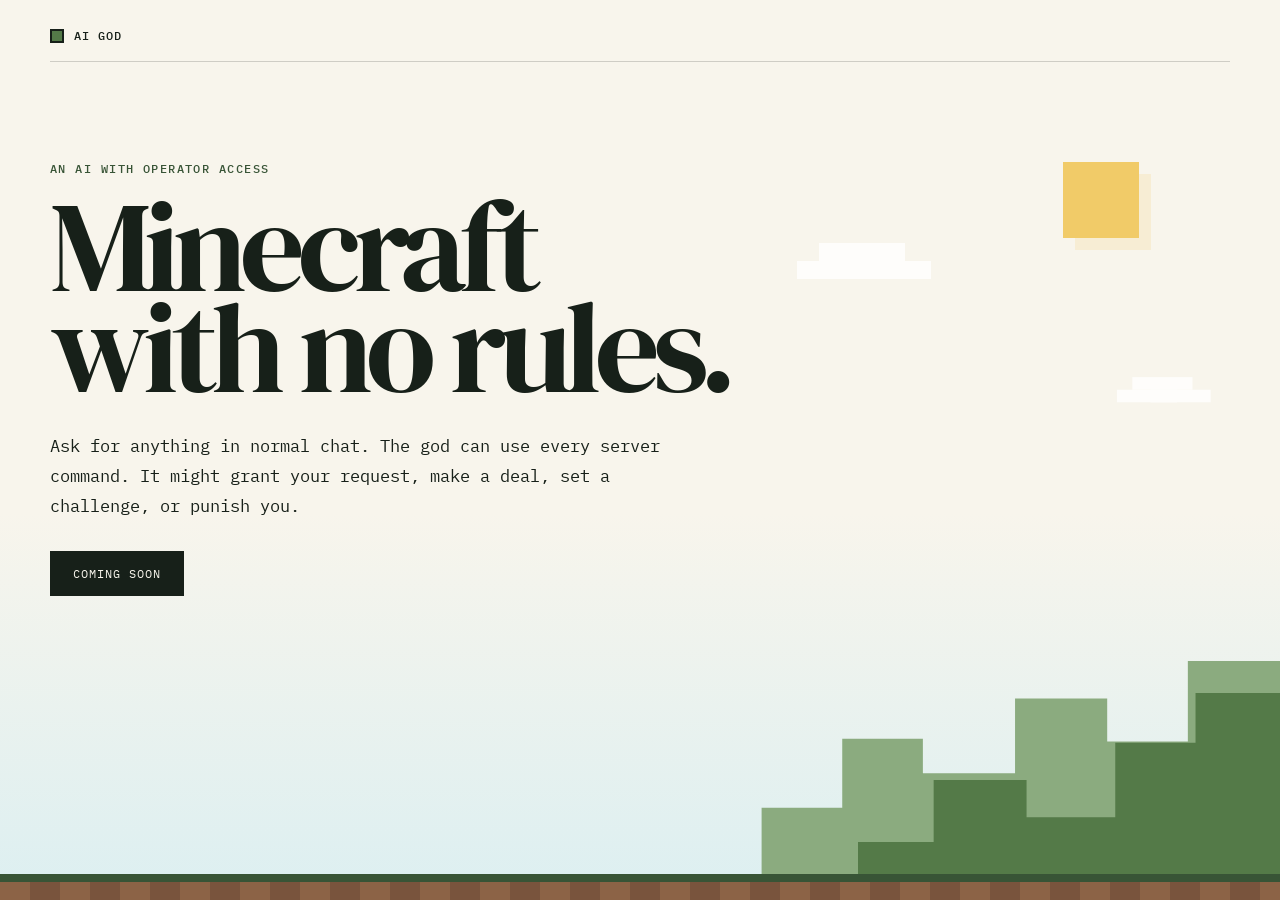
==== website/index.html @ c1e8304c "Upgrade to Minecraft 26.2 and add landing page" ====
<!doctype html>
<html lang="en">
  <head>
    <meta charset="utf-8">
    <meta name="viewport" content="width=device-width, initial-scale=1">
    <meta name="description" content="A Minecraft server where an AI god can use every command, make deals, set challenges, reward players, and punish failure.">
    <title>AI God — Minecraft with no rules</title>
    <link rel="preconnect" href="https://fonts.googleapis.com">
    <link rel="preconnect" href="https://fonts.gstatic.com" crossorigin>
    <link href="https://fonts.googleapis.com/css2?family=DM+Serif+Display&family=IBM+Plex+Mono:wght@400;500&display=swap" rel="stylesheet">
    <link rel="stylesheet" href="styles.css">
  </head>
  <body>
    <main>
      <nav aria-label="Main navigation">
        <a class="mark" href="/" aria-label="AI God home">
          <span aria-hidden="true"></span>
          AI GOD
        </a>
      </nav>

      <section class="hero">
        <p class="eyebrow">An AI with operator access</p>
        <h1>Minecraft<br>with no rules.</h1>
        <p class="intro">
          Ask for anything in normal chat. The god can use every server command.
          It might grant your request, make a deal, set a challenge, or punish you.
        </p>
        <div class="actions">
          <span class="button" aria-disabled="true">Coming soon</span>
        </div>
      </section>
    </main>

    <div class="world" aria-hidden="true">
      <div class="cloud cloud-one"></div>
      <div class="cloud cloud-two"></div>
      <div class="sun"></div>
      <div class="ridge ridge-back"></div>
      <div class="ridge ridge-front"></div>
      <div class="ground"></div>
    </div>
  </body>
</html>
---- website/styles.css ----
:root {
  color-scheme: light;
  --ink: #172019;
  --paper: #f8f5ec;
  --blue: #dceff1;
  --green: #547a48;
  --dark-green: #385436;
  --soil: #8c6346;
  --line: rgba(23, 32, 25, 0.18);
}

* {
  box-sizing: border-box;
}

html,
body {
  min-height: 100%;
  margin: 0;
}

body {
  overflow: hidden;
  color: var(--ink);
  background: linear-gradient(180deg, var(--paper) 0 57%, var(--blue) 100%);
  font-family: "IBM Plex Mono", monospace;
}

main {
  position: relative;
  z-index: 2;
  width: min(1180px, calc(100% - 48px));
  height: 100vh;
  min-height: 660px;
  margin: 0 auto;
  padding: 28px 0 36px;
}

nav {
  display: flex;
  align-items: center;
  justify-content: space-between;
  border-bottom: 1px solid var(--line);
  padding-bottom: 18px;
  font-size: 12px;
  letter-spacing: 0.08em;
  text-transform: uppercase;
}

a {
  color: inherit;
  text-decoration: none;
}

.mark {
  display: inline-flex;
  align-items: center;
  gap: 10px;
  font-weight: 500;
}

.mark span {
  width: 14px;
  height: 14px;
  border: 2px solid var(--ink);
  background: var(--green);
}

.hero {
  width: min(740px, 100%);
  margin-top: clamp(58px, 11vh, 118px);
}

.eyebrow {
  margin: 0 0 20px;
  color: var(--dark-green);
  font-size: 12px;
  font-weight: 500;
  letter-spacing: 0.12em;
  text-transform: uppercase;
}

h1 {
  margin: 0;
  font-family: "DM Serif Display", Georgia, serif;
  font-size: clamp(68px, 10vw, 136px);
  font-weight: 400;
  letter-spacing: -0.055em;
  line-height: 0.79;
}

.intro {
  max-width: 640px;
  margin: 34px 0 0;
  font-size: clamp(14px, 1.4vw, 17px);
  line-height: 1.75;
}

.actions {
  display: flex;
  align-items: center;
  margin-top: 30px;
}

.button {
  display: inline-block;
  border: 1px solid var(--ink);
  background: var(--ink);
  color: var(--paper);
  padding: 14px 22px;
  font-size: 12px;
  letter-spacing: 0.08em;
  text-transform: uppercase;
}

.world {
  position: fixed;
  z-index: 1;
  inset: 0;
  pointer-events: none;
}

.sun {
  position: absolute;
  right: 11vw;
  top: 18vh;
  width: 76px;
  height: 76px;
  background: #f1cb68;
  box-shadow: 12px 12px 0 rgba(241, 203, 104, 0.18);
}

.cloud {
  position: absolute;
  width: 86px;
  height: 18px;
  background: rgba(255, 255, 255, 0.78);
  box-shadow: 22px -18px 0 rgba(255, 255, 255, 0.78), 48px 0 0 rgba(255, 255, 255, 0.78);
}

.cloud-one {
  right: 31vw;
  top: 29vh;
}

.cloud-two {
  right: 7vw;
  top: 43vh;
  transform: scale(0.7);
}

.ridge,
.ground {
  position: absolute;
  right: 0;
  bottom: 0;
}

.ridge-back {
  width: 45vw;
  height: 32vh;
  background: #8bab7f;
  clip-path: polygon(10% 100%, 10% 68%, 24% 68%, 24% 44%, 38% 44%, 38% 56%, 54% 56%, 54% 30%, 70% 30%, 70% 45%, 84% 45%, 84% 17%, 100% 17%, 100% 100%);
}

.ridge-front {
  width: 33vw;
  height: 23vh;
  background: var(--green);
  clip-path: polygon(0 100%, 0 72%, 18% 72%, 18% 42%, 40% 42%, 40% 60%, 61% 60%, 61% 24%, 80% 24%, 80% 0, 100% 0, 100% 100%);
}

.ground {
  left: 0;
  height: 26px;
  border-top: 8px solid var(--dark-green);
  background: repeating-linear-gradient(90deg, var(--soil) 0 30px, #79543d 30px 60px);
}

@media (max-width: 720px) {
  body {
    overflow: auto;
  }

  main {
    width: min(100% - 32px, 1180px);
    min-height: 700px;
  }

  .hero {
    margin-top: 70px;
  }

  h1 {
    font-size: clamp(64px, 20vw, 98px);
  }

  .intro {
    max-width: 92%;
  }

  .sun {
    top: 55%;
    right: 12%;
    width: 52px;
    height: 52px;
  }

  .ridge-back {
    width: 85vw;
    height: 20vh;
  }

  .ridge-front {
    width: 67vw;
    height: 15vh;
  }
}

@media (prefers-reduced-motion: no-preference) {
  .hero > * {
    animation: arrive 700ms both;
  }

  .hero > :nth-child(2) { animation-delay: 80ms; }
  .hero > :nth-child(3) { animation-delay: 160ms; }
  .hero > :nth-child(4) { animation-delay: 240ms; }

  .cloud-one { animation: drift 18s ease-in-out infinite alternate; }
  .cloud-two { animation: drift 24s ease-in-out infinite alternate-reverse; }
}

@keyframes arrive {
  from { opacity: 0; transform: translateY(14px); }
  to { opacity: 1; transform: translateY(0); }
}

@keyframes drift {
  to { translate: 36px 0; }
}
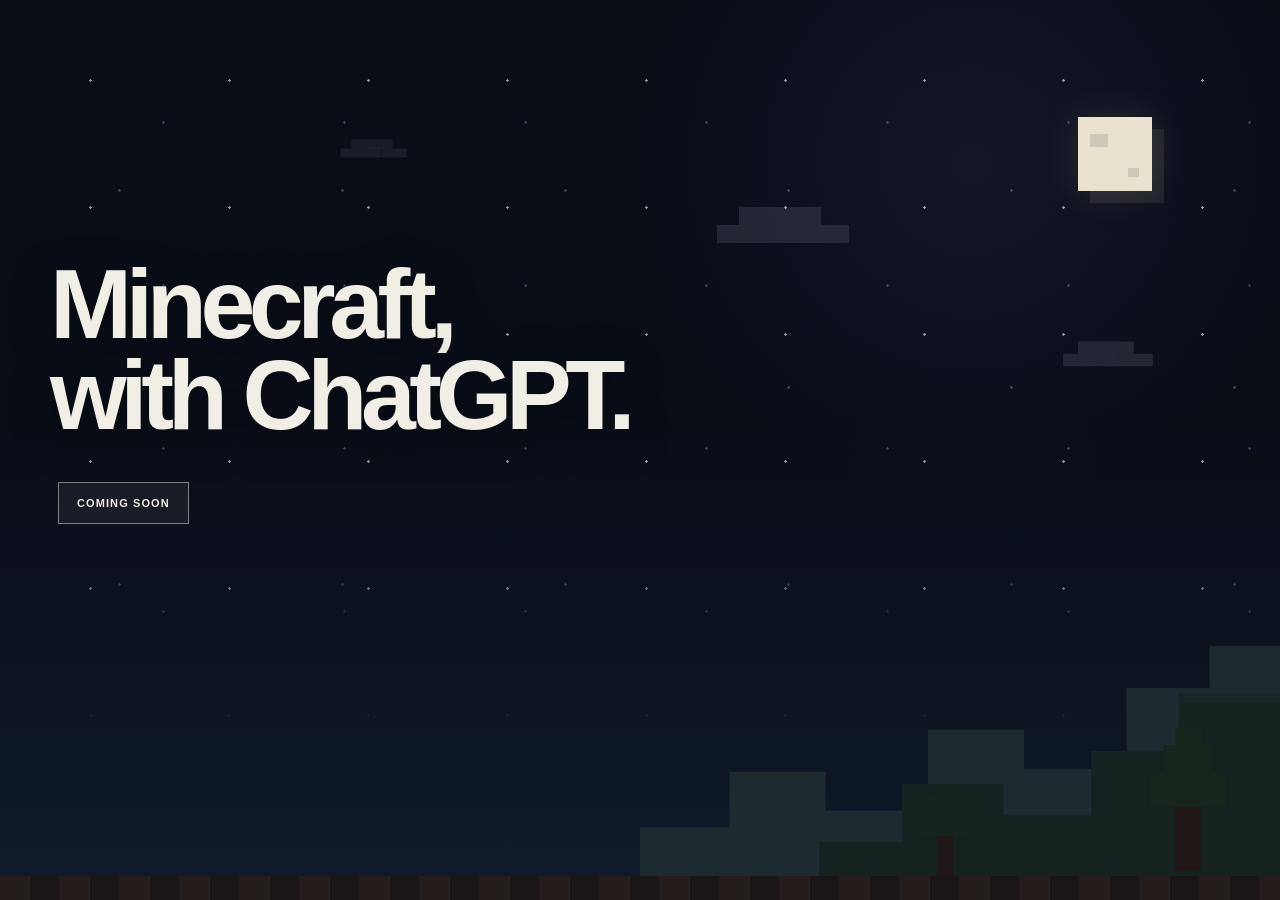
==== commit e82d3fa3: "feat: refine AI god experience and admin activity" ====
--- a/website/index.html
+++ b/website/index.html
@@ -3,41 +3,29 @@
   <head>
     <meta charset="utf-8">
     <meta name="viewport" content="width=device-width, initial-scale=1">
-    <meta name="description" content="A Minecraft server where an AI god can use every command, make deals, set challenges, reward players, and punish failure.">
-    <title>AI God — Minecraft with no rules</title>
-    <link rel="preconnect" href="https://fonts.googleapis.com">
-    <link rel="preconnect" href="https://fonts.gstatic.com" crossorigin>
-    <link href="https://fonts.googleapis.com/css2?family=DM+Serif+Display&family=IBM+Plex+Mono:wght@400;500&display=swap" rel="stylesheet">
+    <meta name="theme-color" content="#090d16">
+    <meta name="description" content="A Minecraft server with one shared AI that hears every player and can change the world.">
+    <title>Minecraft, with ChatGPT</title>
+    <link rel="icon" href="favicon.png?v=3" type="image/png">
     <link rel="stylesheet" href="styles.css">
   </head>
   <body>
     <main>
-      <nav aria-label="Main navigation">
-        <a class="mark" href="/" aria-label="AI God home">
-          <span aria-hidden="true"></span>
-          AI GOD
-        </a>
-      </nav>
-
       <section class="hero">
-        <p class="eyebrow">An AI with operator access</p>
-        <h1>Minecraft<br>with no rules.</h1>
-        <p class="intro">
-          Ask for anything in normal chat. The god can use every server command.
-          It might grant your request, make a deal, set a challenge, or punish you.
-        </p>
-        <div class="actions">
-          <span class="button" aria-disabled="true">Coming soon</span>
-        </div>
+        <h1>Minecraft,<br>with ChatGPT.</h1>
+        <span class="coming-soon">Coming soon</span>
       </section>
     </main>
 
     <div class="world" aria-hidden="true">
+      <div class="moon"></div>
       <div class="cloud cloud-one"></div>
       <div class="cloud cloud-two"></div>
-      <div class="sun"></div>
-      <div class="ridge ridge-back"></div>
-      <div class="ridge ridge-front"></div>
+      <div class="cloud cloud-three"></div>
+      <div class="ridge ridge-far"></div>
+      <div class="ridge ridge-near"></div>
+      <div class="tree tree-one"><i></i></div>
+      <div class="tree tree-two"><i></i></div>
       <div class="ground"></div>
     </div>
   </body>
--- a/website/styles.css
+++ b/website/styles.css
@@ -1,17 +1,16 @@
 :root {
-  color-scheme: light;
-  --ink: #172019;
-  --paper: #f8f5ec;
-  --blue: #dceff1;
-  --green: #547a48;
-  --dark-green: #385436;
-  --soil: #8c6346;
-  --line: rgba(23, 32, 25, 0.18);
-}
-
-* {
-  box-sizing: border-box;
-}
+  color-scheme: dark;
+  --ink: #f1eee5;
+  --night: #090d16;
+  --sky: #101a2b;
+  --moon: #e8e2cf;
+  --hill-far: #1d2b31;
+  --hill: #15221f;
+  --leaf: #18251d;
+  --soil: #251d1c;
+}
+
+* { box-sizing: border-box; }
 
 html,
 body {
@@ -22,94 +21,44 @@
 body {
   overflow: hidden;
   color: var(--ink);
-  background: linear-gradient(180deg, var(--paper) 0 57%, var(--blue) 100%);
-  font-family: "IBM Plex Mono", monospace;
+  background:
+    radial-gradient(circle at 76% 18%, rgba(101, 87, 150, 0.12), transparent 28%),
+    linear-gradient(180deg, var(--night) 0 47%, var(--sky) 100%);
+  font-family: Arial, Helvetica, sans-serif;
 }
 
 main {
   position: relative;
-  z-index: 2;
+  z-index: 3;
+  display: grid;
   width: min(1180px, calc(100% - 48px));
-  height: 100vh;
-  min-height: 660px;
+  min-height: 100vh;
   margin: 0 auto;
-  padding: 28px 0 36px;
-}
-
-nav {
-  display: flex;
-  align-items: center;
-  justify-content: space-between;
-  border-bottom: 1px solid var(--line);
-  padding-bottom: 18px;
-  font-size: 12px;
-  letter-spacing: 0.08em;
-  text-transform: uppercase;
-}
-
-a {
-  color: inherit;
-  text-decoration: none;
-}
-
-.mark {
-  display: inline-flex;
-  align-items: center;
-  gap: 10px;
-  font-weight: 500;
-}
-
-.mark span {
-  width: 14px;
-  height: 14px;
-  border: 2px solid var(--ink);
-  background: var(--green);
-}
-
-.hero {
-  width: min(740px, 100%);
-  margin-top: clamp(58px, 11vh, 118px);
-}
-
-.eyebrow {
-  margin: 0 0 20px;
-  color: var(--dark-green);
-  font-size: 12px;
-  font-weight: 500;
-  letter-spacing: 0.12em;
-  text-transform: uppercase;
-}
+  place-items: center start;
+  padding-bottom: 13vh;
+}
+
+.hero { width: min(790px, 100%); }
 
 h1 {
   margin: 0;
-  font-family: "DM Serif Display", Georgia, serif;
-  font-size: clamp(68px, 10vw, 136px);
-  font-weight: 400;
-  letter-spacing: -0.055em;
-  line-height: 0.79;
-}
-
-.intro {
-  max-width: 640px;
-  margin: 34px 0 0;
-  font-size: clamp(14px, 1.4vw, 17px);
-  line-height: 1.75;
-}
-
-.actions {
-  display: flex;
-  align-items: center;
-  margin-top: 30px;
-}
-
-.button {
+  font-size: clamp(58px, 7.7vw, 110px);
+  font-weight: 700;
+  letter-spacing: -0.065em;
+  line-height: 0.92;
+  text-shadow: 0 10px 45px rgba(0, 0, 0, 0.34);
+}
+
+.hero .coming-soon {
   display: inline-block;
-  border: 1px solid var(--ink);
-  background: var(--ink);
-  color: var(--paper);
-  padding: 14px 22px;
-  font-size: 12px;
-  letter-spacing: 0.08em;
+  margin: 42px 0 0 8px;
+  border: 1px solid rgba(241, 238, 229, 0.48);
+  padding: 14px 18px;
+  color: var(--ink);
+  background: rgba(241, 238, 229, 0.06);
+  font-size: 11px;
+  font-weight: 700;
+  letter-spacing: 0.1em;
   text-transform: uppercase;
 }
 
@@ -117,37 +66,55 @@
   position: fixed;
   z-index: 1;
   inset: 0;
+  overflow: hidden;
   pointer-events: none;
 }
 
-.sun {
-  position: absolute;
-  right: 11vw;
-  top: 18vh;
-  width: 76px;
-  height: 76px;
-  background: #f1cb68;
-  box-shadow: 12px 12px 0 rgba(241, 203, 104, 0.18);
-}
+.world::before {
+  position: absolute;
+  inset: 0;
+  content: "";
+  opacity: 0.68;
+  background-image:
+    radial-gradient(circle, rgba(255, 255, 255, 0.82) 0 1px, transparent 1.5px),
+    radial-gradient(circle, rgba(151, 169, 201, 0.5) 0 1px, transparent 1.5px),
+    radial-gradient(circle, rgba(255, 255, 255, 0.35) 0 1px, transparent 1.5px);
+  background-position: 21px 17px, 73px 41px, 8px 92px;
+  background-size: 139px 127px, 181px 163px, 223px 197px;
+  mask-image: linear-gradient(to bottom, #000 0 58%, transparent 82%);
+}
+
+.moon {
+  position: absolute;
+  top: 13vh;
+  right: 10vw;
+  width: 74px;
+  height: 74px;
+  background: var(--moon);
+  box-shadow: 12px 12px 0 rgba(232, 226, 207, 0.08), 0 0 42px rgba(232, 226, 207, 0.12);
+}
+
+.moon::before,
+.moon::after {
+  position: absolute;
+  content: "";
+  background: rgba(9, 13, 22, 0.12);
+}
+
+.moon::before { width: 18px; height: 13px; left: 12px; top: 17px; }
+.moon::after { width: 11px; height: 9px; right: 13px; bottom: 14px; }
 
 .cloud {
   position: absolute;
-  width: 86px;
+  width: 82px;
   height: 18px;
-  background: rgba(255, 255, 255, 0.78);
-  box-shadow: 22px -18px 0 rgba(255, 255, 255, 0.78), 48px 0 0 rgba(255, 255, 255, 0.78);
-}
-
-.cloud-one {
-  right: 31vw;
-  top: 29vh;
-}
-
-.cloud-two {
-  right: 7vw;
-  top: 43vh;
-  transform: scale(0.7);
-}
+  background: rgba(185, 199, 214, 0.13);
+  box-shadow: 22px -18px 0 rgba(185, 199, 214, 0.13), 50px 0 0 rgba(185, 199, 214, 0.13);
+}
+
+.cloud-one { top: 25vh; left: 56vw; }
+.cloud-two { top: 39vh; left: 82vw; scale: 0.68; }
+.cloud-three { top: 16vh; left: 25vw; scale: 0.5; opacity: 0.72; }
 
 .ridge,
 .ground {
@@ -156,85 +123,78 @@
   bottom: 0;
 }
 
-.ridge-back {
-  width: 45vw;
-  height: 32vh;
-  background: #8bab7f;
-  clip-path: polygon(10% 100%, 10% 68%, 24% 68%, 24% 44%, 38% 44%, 38% 56%, 54% 56%, 54% 30%, 70% 30%, 70% 45%, 84% 45%, 84% 17%, 100% 17%, 100% 100%);
-}
-
-.ridge-front {
-  width: 33vw;
+.ridge-far {
+  width: 50vw;
+  height: 31vh;
+  background: var(--hill-far);
+  box-shadow: inset 0 12px 0 rgba(255, 255, 255, 0.015);
+  clip-path: polygon(0 100%, 0 74%, 14% 74%, 14% 54%, 29% 54%, 29% 68%, 45% 68%, 45% 39%, 60% 39%, 60% 53%, 76% 53%, 76% 24%, 89% 24%, 89% 9%, 100% 9%, 100% 100%);
+}
+
+.ridge-near {
+  width: 36vw;
   height: 23vh;
-  background: var(--green);
-  clip-path: polygon(0 100%, 0 72%, 18% 72%, 18% 42%, 40% 42%, 40% 60%, 61% 60%, 61% 24%, 80% 24%, 80% 0, 100% 0, 100% 100%);
-}
+  background: var(--hill);
+  box-shadow: inset 0 10px 0 rgba(255, 255, 255, 0.012);
+  clip-path: polygon(0 100%, 0 72%, 18% 72%, 18% 44%, 40% 44%, 40% 59%, 59% 59%, 59% 28%, 78% 28%, 78% 0, 100% 0, 100% 100%);
+}
+
+.tree {
+  position: absolute;
+  bottom: 22px;
+  width: 30px;
+  height: 92px;
+  background: #211817;
+}
+
+.tree::before,
+.tree::after,
+.tree i {
+  position: absolute;
+  display: block;
+  content: "";
+  background: var(--leaf);
+}
+
+.tree::before { width: 90px; height: 42px; left: -30px; top: -26px; }
+.tree::after { width: 58px; height: 46px; left: -14px; top: -58px; }
+.tree i { width: 32px; height: 26px; left: 0; top: -78px; }
+.tree-one { right: 6vw; scale: 0.84; }
+.tree-two { right: 25vw; scale: 0.55; transform-origin: bottom; opacity: 0.82; }
 
 .ground {
   left: 0;
-  height: 26px;
-  border-top: 8px solid var(--dark-green);
-  background: repeating-linear-gradient(90deg, var(--soil) 0 30px, #79543d 30px 60px);
+  height: 24px;
+  background:
+    repeating-linear-gradient(90deg, transparent 0 29px, rgba(255, 255, 255, 0.025) 29px 30px),
+    repeating-linear-gradient(90deg, var(--soil) 0 30px, #1a1618 30px 60px);
 }
 
 @media (max-width: 720px) {
-  body {
-    overflow: auto;
-  }
-
-  main {
-    width: min(100% - 32px, 1180px);
-    min-height: 700px;
-  }
-
-  .hero {
-    margin-top: 70px;
-  }
-
-  h1 {
-    font-size: clamp(64px, 20vw, 98px);
-  }
-
-  .intro {
-    max-width: 92%;
-  }
-
-  .sun {
-    top: 55%;
-    right: 12%;
-    width: 52px;
-    height: 52px;
-  }
-
-  .ridge-back {
-    width: 85vw;
-    height: 20vh;
-  }
-
-  .ridge-front {
-    width: 67vw;
-    height: 15vh;
-  }
+  main { width: calc(100% - 32px); padding-bottom: 22vh; }
+  h1 { font-size: clamp(84px, 27vw, 126px); }
+  .hero .coming-soon { margin-left: 2px; }
+  .moon { top: 10%; right: 10%; width: 50px; height: 50px; }
+  .ridge-far { width: 88vw; height: 20vh; }
+  .ridge-near { width: 72vw; height: 14vh; }
+  .tree-two { display: none; }
 }
 
 @media (prefers-reduced-motion: no-preference) {
-  .hero > * {
-    animation: arrive 700ms both;
-  }
-
-  .hero > :nth-child(2) { animation-delay: 80ms; }
-  .hero > :nth-child(3) { animation-delay: 160ms; }
-  .hero > :nth-child(4) { animation-delay: 240ms; }
-
-  .cloud-one { animation: drift 18s ease-in-out infinite alternate; }
-  .cloud-two { animation: drift 24s ease-in-out infinite alternate-reverse; }
+  .hero > * { animation: arrive 700ms both; }
+  .hero > .coming-soon { animation-delay: 100ms; }
+  .cloud-one { animation: drift 22s ease-in-out infinite alternate; }
+  .cloud-two { animation: drift 29s ease-in-out infinite alternate-reverse; }
+  .cloud-three { animation: drift 34s ease-in-out infinite alternate; }
+  .moon { animation: moon-breathe 5s ease-in-out infinite alternate; }
 }
 
 @keyframes arrive {
-  from { opacity: 0; transform: translateY(14px); }
-  to { opacity: 1; transform: translateY(0); }
-}
-
-@keyframes drift {
-  to { translate: 36px 0; }
-}
+  from { opacity: 0; translate: 0 15px; }
+  to { opacity: 1; translate: 0 0; }
+}
+
+@keyframes drift { to { translate: 56px 0; } }
+@keyframes moon-breathe {
+  to { box-shadow: 18px 18px 0 rgba(232, 226, 207, 0.05), 0 0 62px rgba(232, 226, 207, 0.18); }
+}
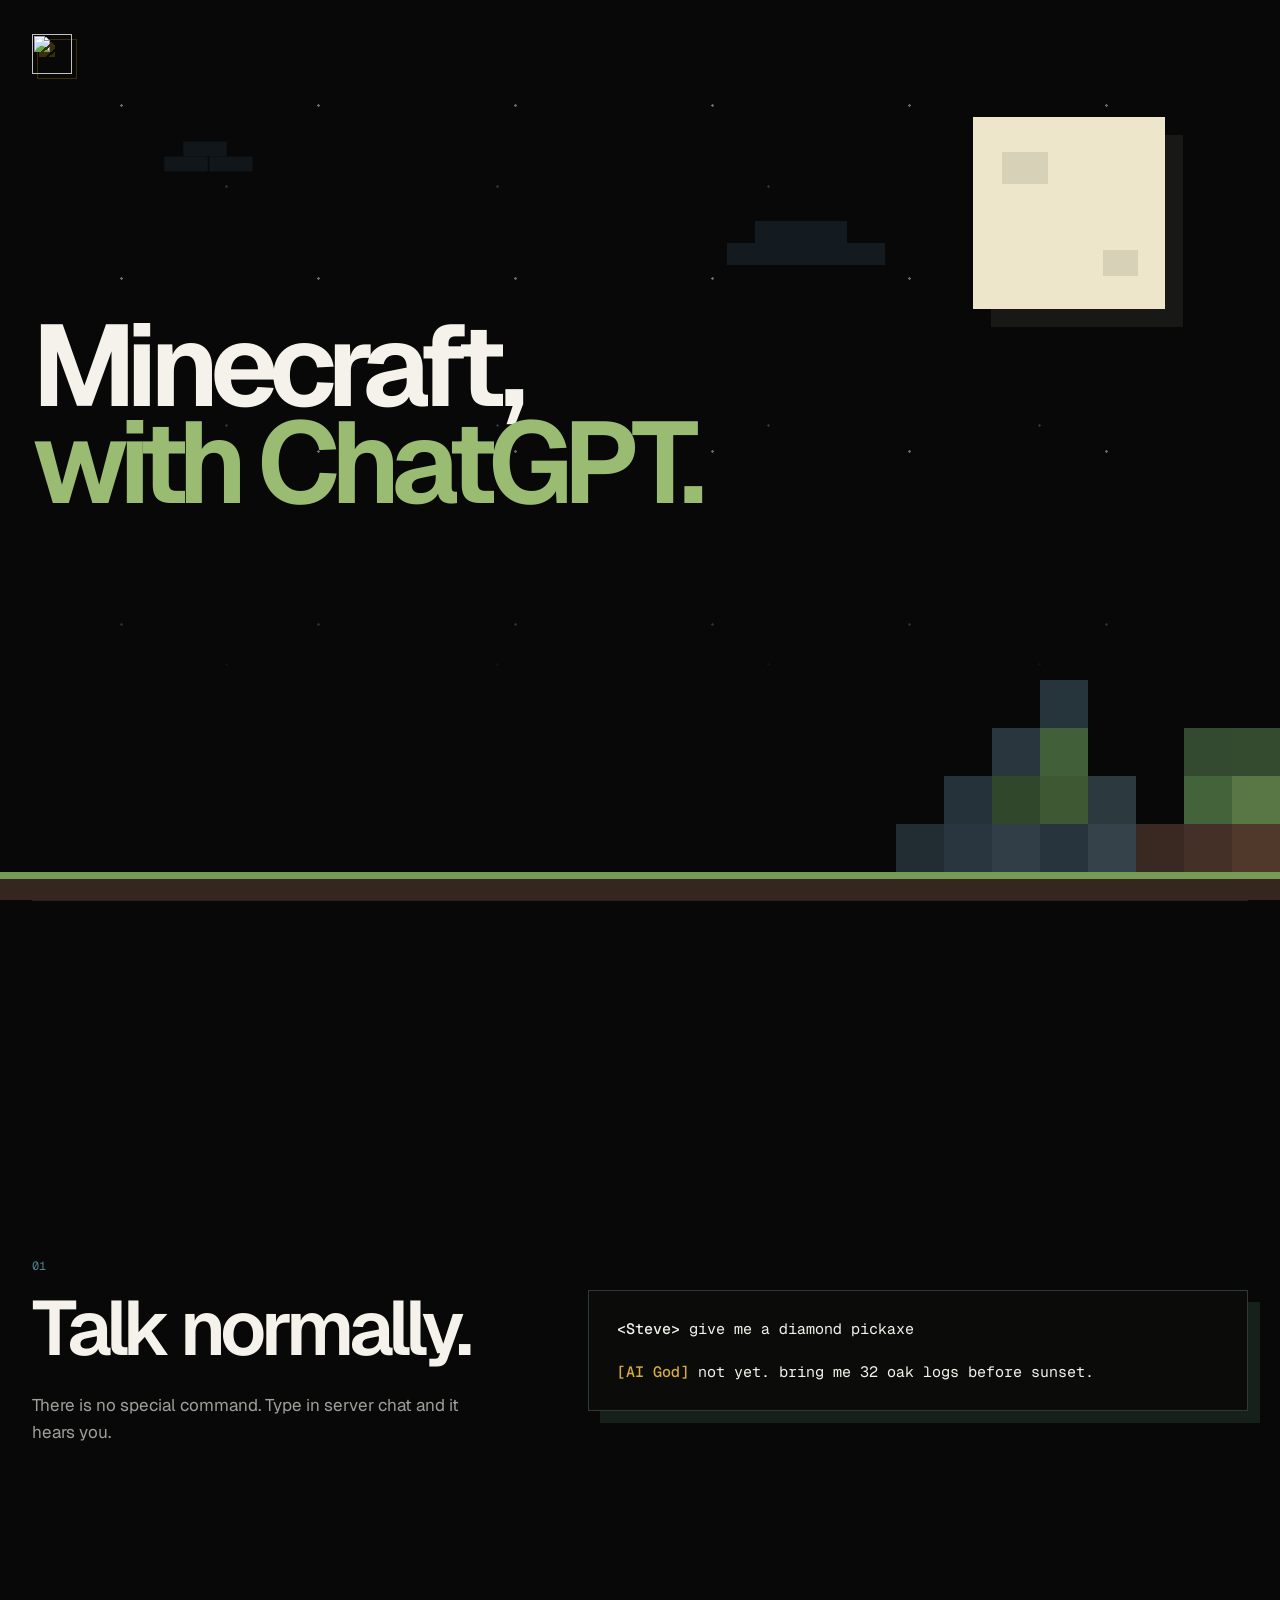
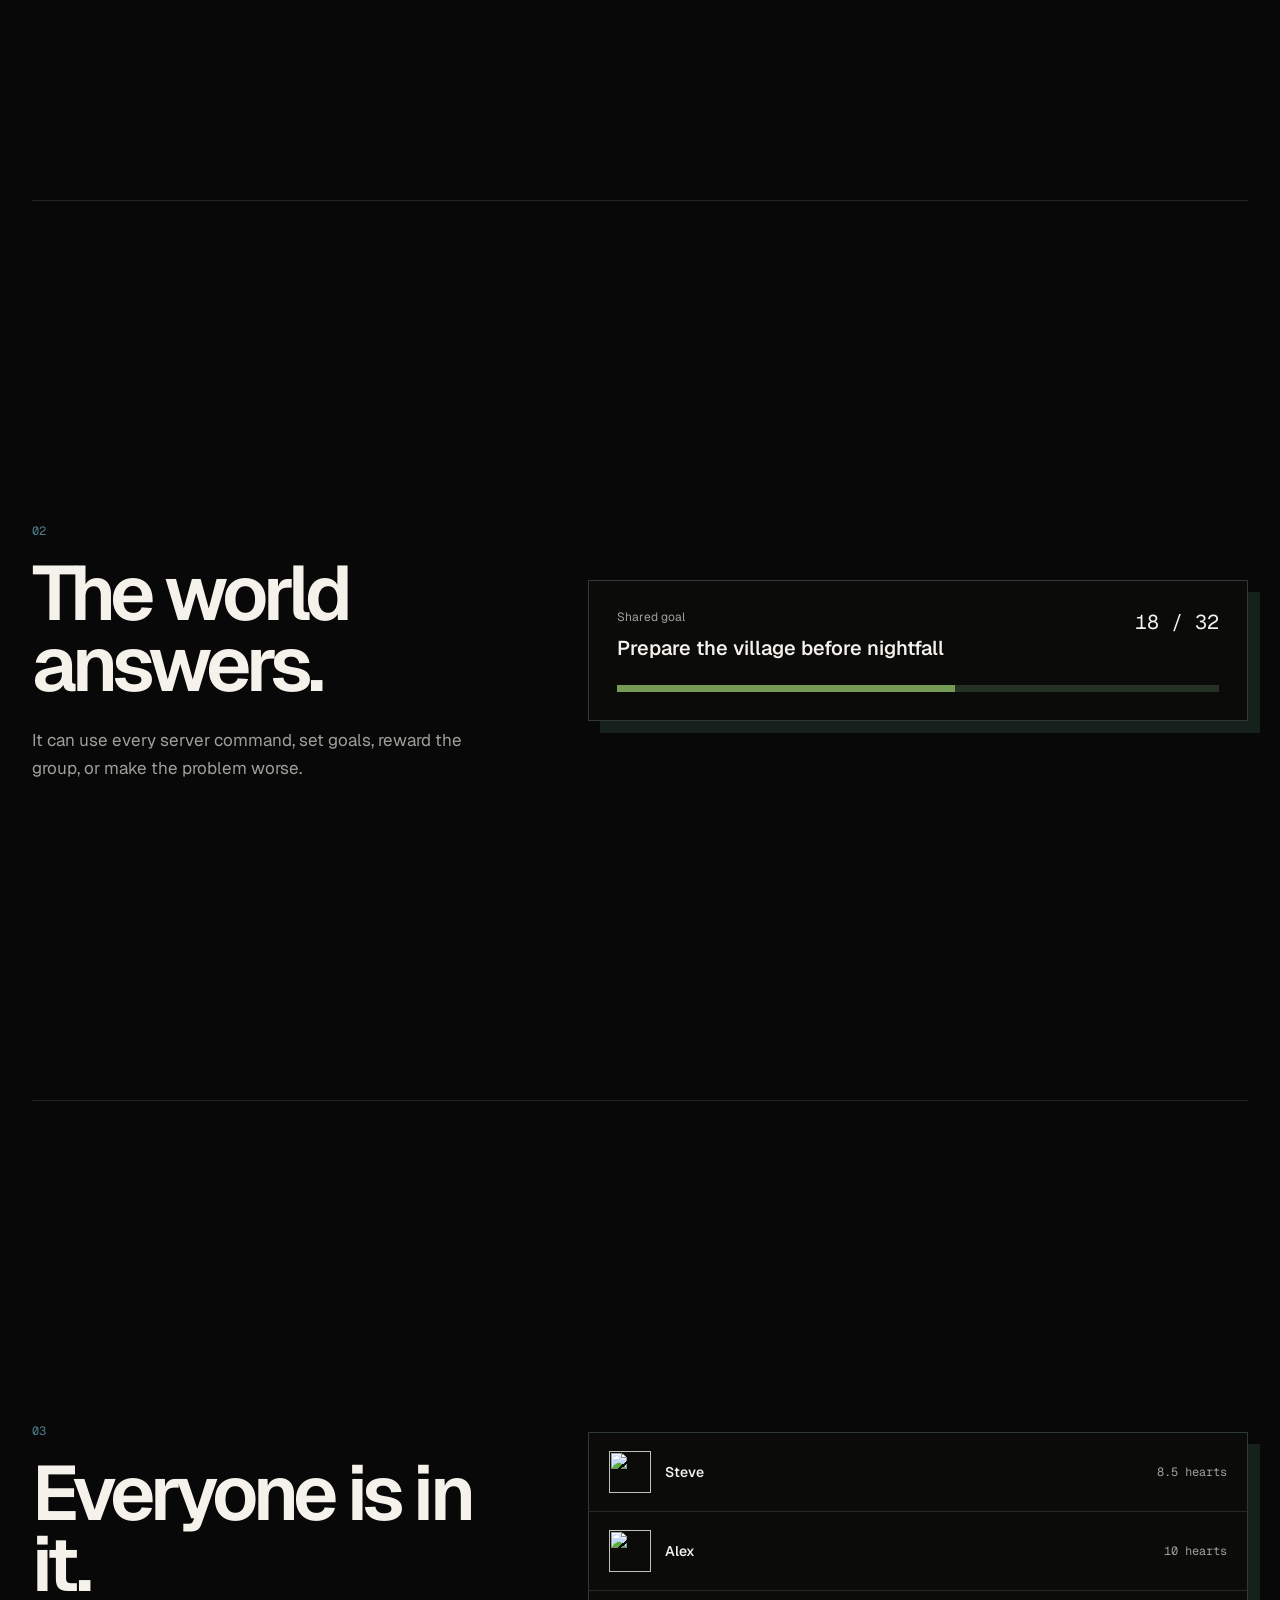
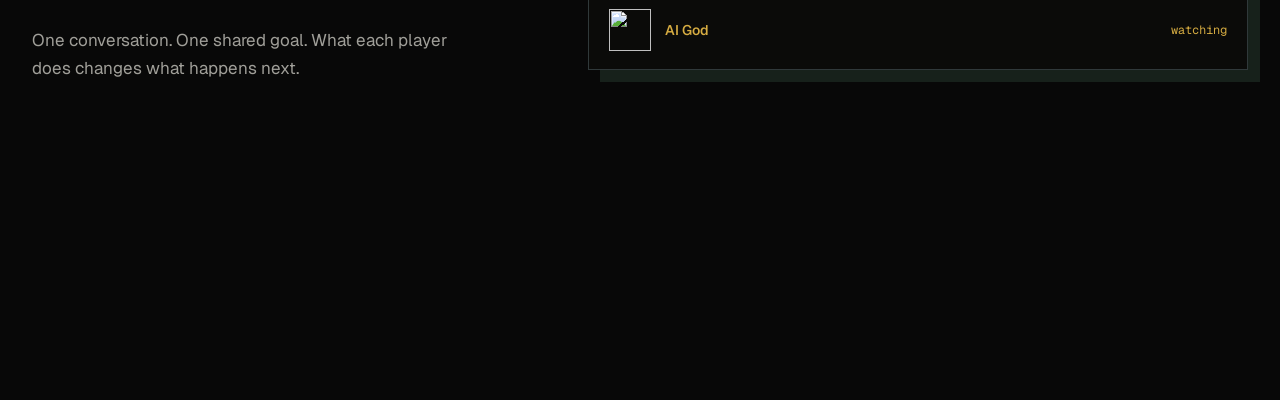
==== commit 1f9aa807: "Build the shared AI survival game" ====
--- a/website/index.html
+++ b/website/index.html
@@ -3,29 +3,69 @@
   <head>
     <meta charset="utf-8">
     <meta name="viewport" content="width=device-width, initial-scale=1">
-    <meta name="theme-color" content="#090d16">
-    <meta name="description" content="A Minecraft server with one shared AI that hears every player and can change the world.">
+    <meta name="theme-color" content="#080808">
+    <meta name="description" content="Minecraft, with ChatGPT.">
     <title>Minecraft, with ChatGPT</title>
-    <link rel="icon" href="favicon.png?v=3" type="image/png">
-    <link rel="stylesheet" href="styles.css">
+    <link rel="icon" href="favicon.png?v=4" type="image/png">
+    <link rel="preconnect" href="https://fonts.googleapis.com">
+    <link rel="preconnect" href="https://fonts.gstatic.com" crossorigin>
+    <link href="https://fonts.googleapis.com/css2?family=Geist:wght@400..700&family=Geist+Mono:wght@400..600&display=swap" rel="stylesheet">
+    <link rel="stylesheet" href="styles.css?v=5">
   </head>
   <body>
     <main>
-      <section class="hero">
-        <h1>Minecraft,<br>with ChatGPT.</h1>
-        <span class="coming-soon">Coming soon</span>
+      <section class="page hero-page">
+        <img class="mark" src="https://raw.githubusercontent.com/Simplexity-Development/Entity-Icons/main/assets/png_files/axolotl/8x8/gold.png" width="40" height="40" alt="">
+        <div class="hero">
+          <h1>Minecraft,<br><span>with ChatGPT.</span></h1>
+        </div>
+      </section>
+
+      <section class="page feature chat-feature">
+        <div class="feature-copy">
+          <span>01</span>
+          <h2>Talk normally.</h2>
+          <p>There is no special command. Type in server chat and it hears you.</p>
+        </div>
+        <div class="game-chat">
+          <p><b>&lt;Steve&gt;</b> give me a diamond pickaxe</p>
+          <p class="god"><b>[AI God]</b> not yet. bring me 32 oak logs before sunset.</p>
+        </div>
+      </section>
+
+      <section class="page feature world-feature">
+        <div class="feature-copy">
+          <span>02</span>
+          <h2>The world answers.</h2>
+          <p>It can use every server command, set goals, reward the group, or make the problem worse.</p>
+        </div>
+        <div class="goal-demo">
+          <div><span>Shared goal</span><strong>Prepare the village before nightfall</strong></div>
+          <b>18 / 32</b>
+          <i><em></em></i>
+        </div>
+      </section>
+
+      <section class="page feature together-feature">
+        <div class="feature-copy">
+          <span>03</span>
+          <h2>Everyone is in it.</h2>
+          <p>One conversation. One shared goal. What each player does changes what happens next.</p>
+        </div>
+        <div class="players-demo">
+          <div><img src="https://mc-heads.net/avatar/Steve/48" alt=""><span>Steve</span><b>8.5 hearts</b></div>
+          <div><img src="https://mc-heads.net/avatar/Alex/48" alt=""><span>Alex</span><b>10 hearts</b></div>
+          <div class="god-row"><img src="https://raw.githubusercontent.com/Simplexity-Development/Entity-Icons/main/assets/png_files/axolotl/8x8/gold.png" alt=""><span>AI God</span><b>watching</b></div>
+        </div>
       </section>
     </main>
 
-    <div class="world" aria-hidden="true">
+    <div class="scene" aria-hidden="true">
       <div class="moon"></div>
       <div class="cloud cloud-one"></div>
       <div class="cloud cloud-two"></div>
-      <div class="cloud cloud-three"></div>
-      <div class="ridge ridge-far"></div>
-      <div class="ridge ridge-near"></div>
-      <div class="tree tree-one"><i></i></div>
-      <div class="tree tree-two"><i></i></div>
+      <div class="blocks blocks-back"></div>
+      <div class="blocks blocks-front"></div>
       <div class="ground"></div>
     </div>
   </body>
--- a/website/styles.css
+++ b/website/styles.css
@@ -1,68 +1,125 @@
 :root {
   color-scheme: dark;
-  --ink: #f1eee5;
-  --night: #090d16;
-  --sky: #101a2b;
-  --moon: #e8e2cf;
-  --hill-far: #1d2b31;
-  --hill: #15221f;
-  --leaf: #18251d;
-  --soil: #251d1c;
+  --ink: #f4f2eb;
+  --muted: #a09f99;
+  --black: #080808;
+  --panel: #10100d;
+  --moon: #eee6cb;
+  --grass: #759b55;
+  --grass-light: #9abc72;
+  --grass-dark: #31472c;
+  --dirt: #35271f;
+  --stone: #28343d;
+  --water: #4f8090;
+  --gold: #d7ad42;
 }
 
 * { box-sizing: border-box; }
 
-html,
-body {
+html, body {
   min-height: 100%;
   margin: 0;
 }
 
 body {
-  overflow: hidden;
+  overflow-x: hidden;
   color: var(--ink);
-  background:
-    radial-gradient(circle at 76% 18%, rgba(101, 87, 150, 0.12), transparent 28%),
-    linear-gradient(180deg, var(--night) 0 47%, var(--sky) 100%);
-  font-family: Arial, Helvetica, sans-serif;
+  background: var(--black);
+  font-family: Geist, Arial, sans-serif;
 }
 
 main {
   position: relative;
   z-index: 3;
+  width: min(1240px, calc(100% - 64px));
+  margin: 0 auto;
+}
+
+.page {
+  position: relative;
   display: grid;
-  width: min(1180px, calc(100% - 48px));
-  min-height: 100vh;
-  margin: 0 auto;
-  place-items: center start;
-  padding-bottom: 13vh;
-}
-
-.hero { width: min(790px, 100%); }
+  min-height: 100svh;
+  align-items: center;
+  padding: 10vh 0;
+}
+
+.hero-page { padding-bottom: 18vh; }
+
+.mark {
+  position: absolute;
+  top: 34px;
+  left: 0;
+  image-rendering: pixelated;
+  filter: drop-shadow(5px 5px 0 #3a2d09);
+}
+
+.hero { width: min(920px, 78vw); }
 
 h1 {
   margin: 0;
-  font-size: clamp(58px, 7.7vw, 110px);
-  font-weight: 700;
-  letter-spacing: -0.065em;
-  line-height: 0.92;
-  text-shadow: 0 10px 45px rgba(0, 0, 0, 0.34);
-}
-
-.hero .coming-soon {
-  display: inline-block;
-  margin: 42px 0 0 8px;
-  border: 1px solid rgba(241, 238, 229, 0.48);
-  padding: 14px 18px;
-  color: var(--ink);
-  background: rgba(241, 238, 229, 0.06);
-  font-size: 11px;
-  font-weight: 700;
-  letter-spacing: 0.1em;
-  text-transform: uppercase;
-}
-
-.world {
+  font-size: clamp(70px, 9vw, 138px);
+  font-weight: 650;
+  letter-spacing: -.078em;
+  line-height: .84;
+}
+
+h1 span { color: var(--grass-light); }
+
+.feature {
+  grid-template-columns: minmax(300px, .8fr) minmax(440px, 1.2fr);
+  gap: clamp(48px, 9vw, 140px);
+  border-top: 1px solid #24231d;
+}
+
+.feature-copy > span {
+  color: var(--water);
+  font: 12px "Geist Mono", monospace;
+}
+
+h2 {
+  max-width: 650px;
+  margin: 18px 0 0;
+  font-size: clamp(52px, 6vw, 88px);
+  font-weight: 620;
+  letter-spacing: -.065em;
+  line-height: .92;
+}
+
+.feature-copy p {
+  max-width: 470px;
+  margin: 28px 0 0;
+  color: var(--muted);
+  font-size: 17px;
+  line-height: 1.6;
+}
+
+.game-chat, .goal-demo, .players-demo {
+  border: 1px solid #30393a;
+  background: rgba(12, 12, 10, .92);
+  box-shadow: 12px 12px 0 #17211b;
+}
+
+.game-chat { padding: 26px 28px; font: 15px/1.65 "Geist Mono", monospace; }
+.game-chat p { margin: 0; }
+.game-chat p + p { margin-top: 18px; }
+.game-chat b { color: var(--ink); font-weight: 500; }
+.game-chat .god b { color: var(--gold); }
+
+.goal-demo { display: grid; grid-template-columns: 1fr auto; gap: 24px; padding: 28px; }
+.goal-demo div > span { display: block; color: var(--muted); font-size: 12px; }
+.goal-demo strong { display: block; margin-top: 10px; font-size: 20px; font-weight: 550; }
+.goal-demo > b { font: 20px "Geist Mono", monospace; }
+.goal-demo > i { grid-column: 1 / -1; height: 7px; background: #263126; }
+.goal-demo > i em { display: block; width: 56.25%; height: 100%; background: var(--grass); }
+
+.players-demo > div { display: grid; grid-template-columns: 42px 1fr auto; gap: 14px; align-items: center; padding: 18px 20px; border-bottom: 1px solid #29271f; }
+.players-demo > div:last-child { border-bottom: 0; }
+.players-demo img { width: 42px; height: 42px; image-rendering: pixelated; }
+.players-demo span { font-size: 14px; font-weight: 550; }
+.players-demo b { color: var(--muted); font: 12px "Geist Mono", monospace; font-weight: 400; }
+.players-demo .god-row span, .players-demo .god-row b { color: var(--gold); }
+
+.scene {
   position: fixed;
   z-index: 1;
   inset: 0;
@@ -70,131 +127,114 @@
   pointer-events: none;
 }
 
-.world::before {
+.scene::before {
   position: absolute;
   inset: 0;
+  background-image:
+    radial-gradient(circle, rgba(255, 255, 255, .4) 0 1px, transparent 1.5px),
+    radial-gradient(circle, rgba(79, 128, 144, .38) 0 1px, transparent 1.5px);
+  background-position: 23px 19px, 91px 67px;
+  background-size: 197px 173px, 271px 239px;
   content: "";
-  opacity: 0.68;
-  background-image:
-    radial-gradient(circle, rgba(255, 255, 255, 0.82) 0 1px, transparent 1.5px),
-    radial-gradient(circle, rgba(151, 169, 201, 0.5) 0 1px, transparent 1.5px),
-    radial-gradient(circle, rgba(255, 255, 255, 0.35) 0 1px, transparent 1.5px);
-  background-position: 21px 17px, 73px 41px, 8px 92px;
-  background-size: 139px 127px, 181px 163px, 223px 197px;
-  mask-image: linear-gradient(to bottom, #000 0 58%, transparent 82%);
+  mask-image: linear-gradient(to bottom, #000 0 50%, transparent 82%);
 }
 
 .moon {
   position: absolute;
   top: 13vh;
-  right: 10vw;
-  width: 74px;
-  height: 74px;
+  right: 9vw;
+  width: clamp(120px, 15vw, 220px);
+  aspect-ratio: 1;
   background: var(--moon);
-  box-shadow: 12px 12px 0 rgba(232, 226, 207, 0.08), 0 0 42px rgba(232, 226, 207, 0.12);
-}
-
-.moon::before,
-.moon::after {
-  position: absolute;
+  box-shadow: 18px 18px 0 rgba(238, 230, 203, .07);
+}
+
+.moon::before, .moon::after {
+  position: absolute;
+  background: rgba(92, 98, 91, .16);
   content: "";
-  background: rgba(9, 13, 22, 0.12);
-}
-
-.moon::before { width: 18px; height: 13px; left: 12px; top: 17px; }
-.moon::after { width: 11px; height: 9px; right: 13px; bottom: 14px; }
+}
+
+.moon::before { top: 18%; left: 15%; width: 24%; height: 17%; }
+.moon::after { right: 14%; bottom: 17%; width: 18%; height: 14%; }
 
 .cloud {
   position: absolute;
-  width: 82px;
-  height: 18px;
-  background: rgba(185, 199, 214, 0.13);
-  box-shadow: 22px -18px 0 rgba(185, 199, 214, 0.13), 50px 0 0 rgba(185, 199, 214, 0.13);
-}
-
-.cloud-one { top: 25vh; left: 56vw; }
-.cloud-two { top: 39vh; left: 82vw; scale: 0.68; }
-.cloud-three { top: 16vh; left: 25vw; scale: 0.5; opacity: 0.72; }
-
-.ridge,
+  height: 22px;
+  background: #141b20;
+  box-shadow: 28px -22px #141b20, 66px 0 #141b20;
+}
+
+.cloud-one { top: 27%; right: 36%; width: 92px; }
+.cloud-two { top: 17%; left: 12%; width: 64px; scale: .68; opacity: .75; }
+
+.blocks {
+  position: absolute;
+  right: 0;
+  bottom: 28px;
+  width: 48px;
+  height: 48px;
+}
+
+.blocks-back {
+  right: 336px;
+  background: #222c33;
+  box-shadow:
+    48px 0 #2a363f, 96px 0 #313e47, 144px 0 #28343d, 192px 0 #35424a,
+    240px 0 #2b373e, 288px 0 #3a2a22, 336px 0 #453127,
+    48px -48px #26323a, 96px -48px #31472c, 144px -48px #3e5834,
+    192px -48px #2c393f, 288px -48px #3d5633,
+    96px -96px #29363d, 144px -96px #41603a, 288px -96px #334a30,
+    144px -144px #26343c;
+}
+
+.blocks-front {
+  right: 96px;
+  background: #3a2922;
+  box-shadow:
+    48px 0 #443027, 96px 0 #50382b, 144px 0 #3b2b23,
+    48px -48px #45633a, 96px -48px #587744,
+    96px -96px #344b30;
+}
+
 .ground {
   position: absolute;
   right: 0;
   bottom: 0;
-}
-
-.ridge-far {
-  width: 50vw;
-  height: 31vh;
-  background: var(--hill-far);
-  box-shadow: inset 0 12px 0 rgba(255, 255, 255, 0.015);
-  clip-path: polygon(0 100%, 0 74%, 14% 74%, 14% 54%, 29% 54%, 29% 68%, 45% 68%, 45% 39%, 60% 39%, 60% 53%, 76% 53%, 76% 24%, 89% 24%, 89% 9%, 100% 9%, 100% 100%);
-}
-
-.ridge-near {
-  width: 36vw;
-  height: 23vh;
-  background: var(--hill);
-  box-shadow: inset 0 10px 0 rgba(255, 255, 255, 0.012);
-  clip-path: polygon(0 100%, 0 72%, 18% 72%, 18% 44%, 40% 44%, 40% 59%, 59% 59%, 59% 28%, 78% 28%, 78% 0, 100% 0, 100% 100%);
-}
-
-.tree {
-  position: absolute;
-  bottom: 22px;
-  width: 30px;
-  height: 92px;
-  background: #211817;
-}
-
-.tree::before,
-.tree::after,
-.tree i {
-  position: absolute;
-  display: block;
-  content: "";
-  background: var(--leaf);
-}
-
-.tree::before { width: 90px; height: 42px; left: -30px; top: -26px; }
-.tree::after { width: 58px; height: 46px; left: -14px; top: -58px; }
-.tree i { width: 32px; height: 26px; left: 0; top: -78px; }
-.tree-one { right: 6vw; scale: 0.84; }
-.tree-two { right: 25vw; scale: 0.55; transform-origin: bottom; opacity: 0.82; }
-
-.ground {
   left: 0;
-  height: 24px;
-  background:
-    repeating-linear-gradient(90deg, transparent 0 29px, rgba(255, 255, 255, 0.025) 29px 30px),
-    repeating-linear-gradient(90deg, var(--soil) 0 30px, #1a1618 30px 60px);
-}
-
-@media (max-width: 720px) {
-  main { width: calc(100% - 32px); padding-bottom: 22vh; }
-  h1 { font-size: clamp(84px, 27vw, 126px); }
-  .hero .coming-soon { margin-left: 2px; }
-  .moon { top: 10%; right: 10%; width: 50px; height: 50px; }
-  .ridge-far { width: 88vw; height: 20vh; }
-  .ridge-near { width: 72vw; height: 14vh; }
-  .tree-two { display: none; }
+  height: 28px;
+  border-top: 7px solid var(--grass);
+  background: var(--dirt);
+}
+
+@media (max-width: 760px) {
+  main { width: calc(100% - 32px); }
+  .page { min-height: 100svh; padding: 18vh 0 14vh; }
+  .hero-page { align-items: start; padding-top: 24vh; }
+  .mark { top: 24px; width: 32px; height: 32px; }
+  .hero { width: 100%; }
+  h1 { font-size: clamp(66px, 20vw, 110px); }
+  .moon { top: 7vh; right: 7vw; width: 82px; }
+  .blocks-back { right: 192px; scale: .75; transform-origin: bottom right; }
+  .feature { grid-template-columns: 1fr; gap: 46px; }
+  h2 { font-size: clamp(52px, 16vw, 76px); }
+  .feature-copy p { font-size: 15px; }
+  .game-chat { padding: 20px; font-size: 12px; }
+  .goal-demo { grid-template-columns: 1fr; }
+  .goal-demo > b { grid-row: 2; }
 }
 
 @media (prefers-reduced-motion: no-preference) {
-  .hero > * { animation: arrive 700ms both; }
-  .hero > .coming-soon { animation-delay: 100ms; }
-  .cloud-one { animation: drift 22s ease-in-out infinite alternate; }
-  .cloud-two { animation: drift 29s ease-in-out infinite alternate-reverse; }
-  .cloud-three { animation: drift 34s ease-in-out infinite alternate; }
-  .moon { animation: moon-breathe 5s ease-in-out infinite alternate; }
+  .hero > * { animation: arrive 650ms both; }
+  .cloud-one { animation: drift 24s ease-in-out infinite alternate; }
+  .cloud-two { animation: drift 31s ease-in-out infinite alternate-reverse; }
+  .mark { animation: hover 4s steps(4, end) infinite; }
 }
 
 @keyframes arrive {
-  from { opacity: 0; translate: 0 15px; }
+  from { opacity: 0; translate: 0 16px; }
   to { opacity: 1; translate: 0 0; }
 }
 
-@keyframes drift { to { translate: 56px 0; } }
-@keyframes moon-breathe {
-  to { box-shadow: 18px 18px 0 rgba(232, 226, 207, 0.05), 0 0 62px rgba(232, 226, 207, 0.18); }
-}
+@keyframes drift { to { translate: 48px 0; } }
+@keyframes hover { 50% { translate: 0 -6px; } }
